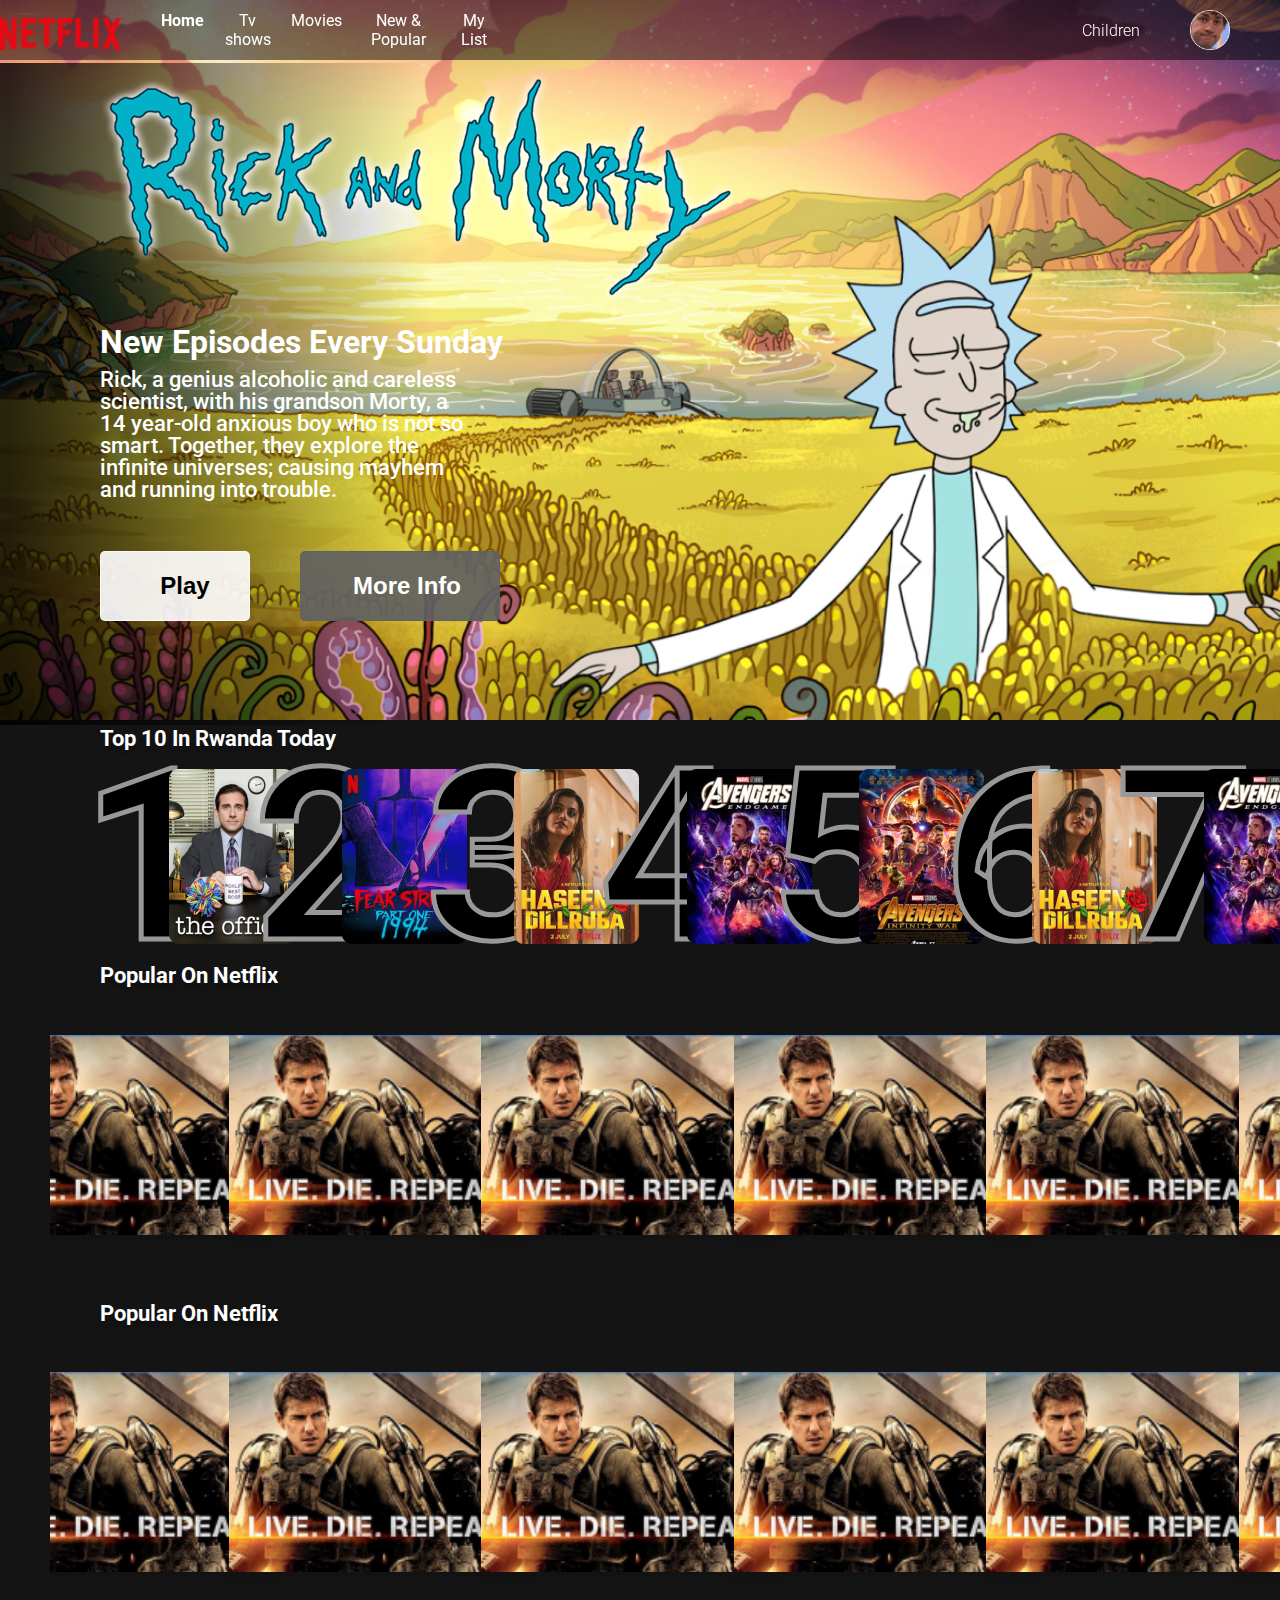
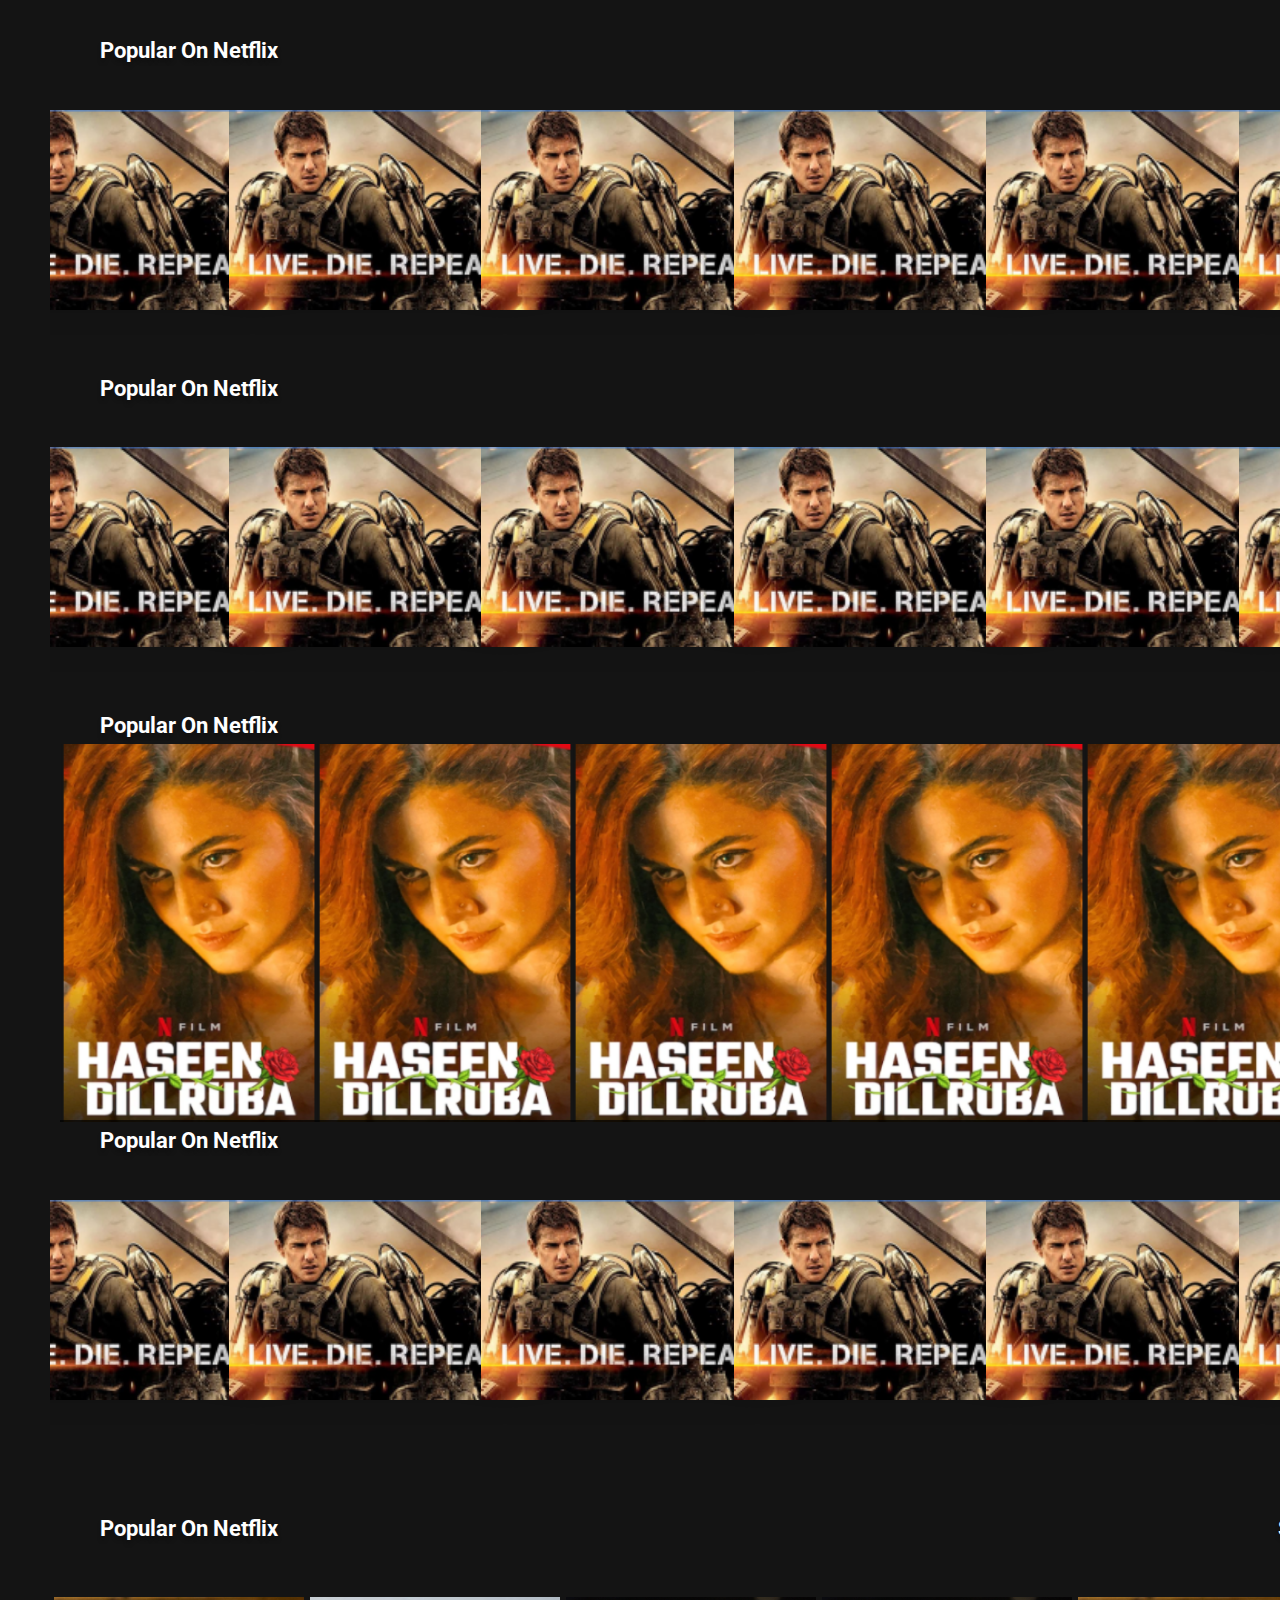
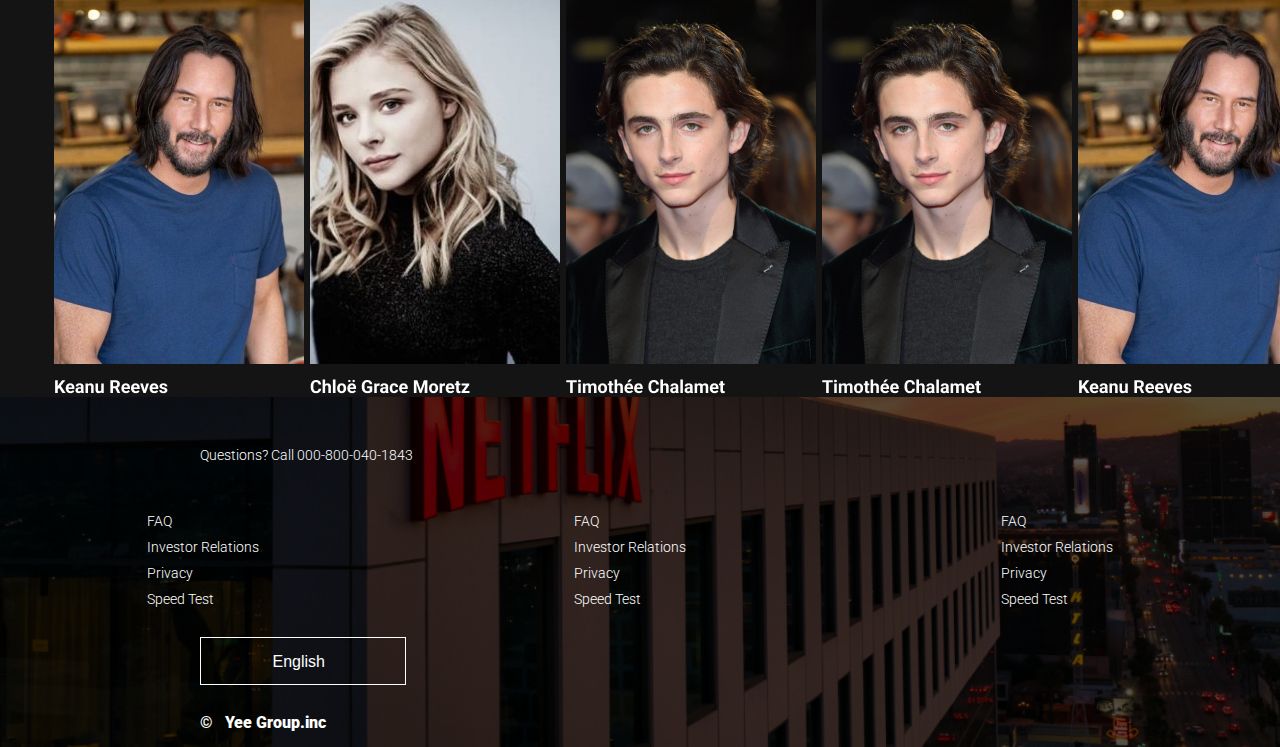
==== html/home.html @ 4d6efeb2 "Netflix V1" ====
<!DOCTYPE html>
<html lang="en">
<head>
    <meta charset="UTF-8">
    <meta http-equiv="X-UA-Compatible" content="IE=edge">
    <meta name="viewport" content="width=device-width, initial-scale=1.0">
    <link
    rel="stylesheet"
    href="https://cdn.jsdelivr.net/npm/swiper/swiper-bundle.min.css"
  />
    <link rel="stylesheet" href="https://cdnjs.cloudflare.com/ajax/libs/font-awesome/6.1.2/css/all.min.css" integrity="sha512-1sCRPdkRXhBV2PBLUdRb4tMg1w2YPf37qatUFeS7zlBy7jJI8Lf4VHwWfZZfpXtYSLy85pkm9GaYVYMfw5BC1A==" crossorigin="anonymous" referrerpolicy="no-referrer" />
    <link rel="preconnect" href="https://fonts.googleapis.com">
<link rel="preconnect" href="https://fonts.gstatic.com" crossorigin>
<link href="https://fonts.googleapis.com/css2?family=Montserrat:ital,wght@0,300;0,400;0,500;0,600;0,700;0,800;0,900;1,300;1,600&family=Raleway:ital,wght@0,300;0,400;0,500;0,600;0,700;0,800;1,800&family=Roboto:ital,wght@0,300;0,400;0,500;0,700;0,900;1,700;1,900&display=swap" rel="stylesheet">
<link rel="stylesheet" href="../css/home.css">
    <title>Document</title>
</head>
<body>
    <div class="container">
        <div class="home">
            <nav class="nav">
                <div class="left">
                    <img src="../images/logo.png" alt="logo">
                    <ul>
                        <li>Home</li>
                        <li>Tv shows</li>
                        <li>Movies</li>
                        <li>New & Popular</li>
                        <li>My List</li>
                    </ul>
                </div>
 
                <div class="right">
                    <i class="fa-solid fa-magnifying-glass "></i>
                    <h6>Children</h6>
                    <i class="fa-solid fa-bell"></i>
                    <img src="../images/profile.png" alt="" srcset="">
                    <i class="fa-solid fa-caret-down"></i>
    
    
                </div>
    
    
    
            </nav>
            <div class="con">
                <div class="image">
                    <img src="../images/ricky.png" alt="" srcset="">
                </div>
                <div class="par">
                    <h2>New Episodes Every Sunday</h2>
                    <p>Rick, a genius alcoholic and careless scientist, with his grandson Morty, a 14 year-old anxious boy who is not so smart. Together, they explore the infinite universes; causing mayhem and running into trouble.</p>
                </div>
                <div class="but">
                    <button class="but1"><span><i class="fa-solid fa-play fa-2x"></i> </span>  <span>Play</span></button>
                    <button class="but2"><span><i class="fa-solid fa-circle-info fa-2x"></i> </span>  <span>More Info</span></button>
                </div>
            </div>
    
        </div>
        <div class="content">
            <div class="slide1">
                <h3>Top 10 In Rwanda Today</h3>
                <div class="swiper mySwiper first-swiper">
                    <div class="swiper-wrapper">
                      <div class="card1  swiper-slide">
                        <div class="number">
                            <h1>1</h1>
                        </div>
                        <div class="img">
                            <img src="../images/movie1.png  " alt="" srcset="">

                        </div>

                      </div>
                      <div class=" card1  swiper-slide">
                        <div class="number">
                            <h1>2</h1>
                        </div>
                        <div class="img">
                            <img src="../images/Rectangle 37.png  " alt="" srcset="">

                        </div>

                      </div>
                      <div class=" card1  swiper-slide">
                        <div class="number">
                            <h1>3</h1>
                        </div>
                        <div class="img">
                            <img src="../images/Rectangle 38.png  " alt="" srcset="">

                        </div>

                      </div>
                      <div class=" card1  swiper-slide">
                        <div class="number">
                            <h1>4</h1>
                        </div>
                        <div class="img">
                            <img src="../images/Rectangle 39.png  " alt="" srcset="">

                        </div>

                      </div>
                      <div class=" card1  swiper-slide">
                        <div class="number">
                            <h1>5</h1>
                        </div>
                        <div class="img">
                            <img src="../images/Rectangle 65.png " alt="" srcset="">

                        </div>

                      </div>
                      <div class=" card1  swiper-slide">
                        <div class="number">
                            <h1>6</h1>
                        </div>
                        <div class="img">
                            <img src="../images/Rectangle 38.png " alt="" srcset="">

                        </div>

                      </div>
                      <div class=" card1  swiper-slide">
                        <div class="number">
                            <h1>7</h1>
                        </div>
                        <div class="img">
                            <img src="../images/Rectangle 39.png  " alt="" srcset="">

                        </div>

                      </div>
                      <div class=" card1  swiper-slide">
                        <div class="number">
                            <h1>8</h1>
                        </div>
                        <div class="img">
                            <img src="../images/movie1.png  " alt="" srcset="">

                        </div>

                      </div>
                      <div class=" card1  swiper-slide">
                        <div class="number">
                            <h1>9</h1>
                        </div>
                        <div class="img">
                            <img src="../images/movie1.png  " alt="" srcset="">

                        </div>

                      </div>
                    </div>
                    <div class="swiper-button-next"></div>
                    <div class="swiper-button-prev"></div>
                    <div class="swiper-pagination"></div>
                  </div>
            </div>
            <div class="slide1 bigger">
                <h3>Popular On Netflix</h3>
                <div class="swiper mySwiper">
                    <div class="swiper-wrapper">

                      <div class="card swiper-slide ">

                        <div class="slide2 slide3">
            
                            <div class="content">
            
                              <div class="img1">
                                <img src="../images/movie.png  " alt="" srcset="">
    
                            </div>
            
                            </div>
            
                        </div>
            
                        <div class="slide2 slide4">
            
                            <div class="content">
                              <i class="fa-solid fa-play fa-2x"></i>
                              <i class="fa-solid fa-plus fa-2x"></i>
                              
                              <i class="fa-solid fa-heart fa-2x"></i>
                              <i class="fa-solid fa-xmark fa-2x"></i>
            
                            </div>
            
                        </div>
            
                    </div>
                    <div class="card swiper-slide ">

                      <div class="slide2 slide3">
          
                          <div class="content">
          
                            <div class="img1">
                              <img src="../images/movie.png  " alt="" srcset="">
  
                          </div>
          
                          </div>
          
                      </div>
          
                      <div class="slide2 slide4">
          
                          <div class="content">
                            <i class="fa-solid fa-play fa-2x"></i>
                            <i class="fa-solid fa-plus fa-2x"></i>
                            
                            <i class="fa-solid fa-heart fa-2x"></i>
                            <i class="fa-solid fa-xmark fa-2x"></i>
          
                          </div>
          
                      </div>
          
                  </div>

                  <div class="card swiper-slide ">

                    <div class="slide2 slide3">
        
                        <div class="content">
        
                          <div class="img1">
                            <img src="../images/movie.png  " alt="" srcset="">

                        </div>
        
                        </div>
        
                    </div>
        
                    <div class="slide2 slide4">
        
                        <div class="content">
                          <i class="fa-solid fa-play fa-2x"></i>
                          <i class="fa-solid fa-plus fa-2x"></i>
                          
                          <i class="fa-solid fa-heart fa-2x"></i>
                          <i class="fa-solid fa-xmark fa-2x"></i>
        
                        </div>
        
                    </div>
        
                </div>
                <div class="card swiper-slide ">

                  <div class="slide2 slide3">
      
                      <div class="content">
      
                        <div class="img1">
                          <img src="../images/movie.png  " alt="" srcset="">

                      </div>
      
                      </div>
      
                  </div>
      
                  <div class="slide2 slide4">
      
                      <div class="content">
                        <i class="fa-solid fa-play fa-2x"></i>
                        <i class="fa-solid fa-plus fa-2x"></i>
                        
                        <i class="fa-solid fa-heart fa-2x"></i>
                        <i class="fa-solid fa-xmark fa-2x"></i>
      
                      </div>
      
                  </div>
      
              </div>
              <div class="card swiper-slide ">

                <div class="slide2 slide3">
    
                    <div class="content">
    
                      <div class="img1">
                        <img src="../images/movie.png  " alt="" srcset="">

                    </div>
    
                    </div>
    
                </div>
    
                <div class="slide2 slide4">
    
                    <div class="content">
                      <i class="fa-solid fa-play fa-2x"></i>
                      <i class="fa-solid fa-plus fa-2x"></i>
                      
                      <i class="fa-solid fa-heart fa-2x"></i>
                      <i class="fa-solid fa-xmark fa-2x"></i>
    
                    </div>
    
                </div>
    
            </div>
            <div class="card swiper-slide ">

              <div class="slide2 slide3">
  
                  <div class="content">
  
                    <div class="img1">
                      <img src="../images/movie.png  " alt="" srcset="">

                  </div>
  
                  </div>
  
              </div>
  
              <div class="slide2 slide4">
  
                  <div class="content">
                    <i class="fa-solid fa-play fa-2x"></i>
                    <i class="fa-solid fa-plus fa-2x"></i>
                    
                    <i class="fa-solid fa-heart fa-2x"></i>
                    <i class="fa-solid fa-xmark fa-2x"></i>
  
                  </div>
  
              </div>
  
          </div>
          <div class="card swiper-slide ">

            <div class="slide2 slide3">

                <div class="content">

                  <div class="img1">
                    <img src="../images/movie.png  " alt="" srcset="">

                </div>

                </div>

            </div>

            <div class="slide2 slide4">

                <div class="content">
                  <i class="fa-solid fa-play fa-2x"></i>
                  <i class="fa-solid fa-plus fa-2x"></i>
                  
                  <i class="fa-solid fa-heart fa-2x"></i>
                  <i class="fa-solid fa-xmark fa-2x"></i>

                </div>

            </div>

        </div>
        <div class="card swiper-slide ">

          <div class="slide2 slide3">

              <div class="content">

                <div class="img1">
                  <img src="../images/Rectangle 42.png " alt="" srcset="">

              </div>

              </div>

          </div>

          <div class="slide2 slide4">

            <div class="content">
              <i class="fa-solid fa-play fa-2x"></i>
              <i class="fa-solid fa-plus fa-2x"></i>
              
              <i class="fa-solid fa-heart fa-2x"></i>
              <i class="fa-solid fa-xmark fa-2x"></i>
              
              </div>

          </div>

      </div>                      <div class="card swiper-slide ">

        <div class="slide2 slide3">

            <div class="content">

              <div class="img1">
                <img src="../images/movie.png  " alt="" srcset="">

            </div>

            </div>

        </div>

        <div class="slide2 slide4">

            <div class="content">
              <i class="fa-solid fa-play fa-2x"></i>
              <i class="fa-solid fa-plus fa-2x"></i>
              
              <i class="fa-solid fa-heart fa-2x"></i>
              <i class="fa-solid fa-xmark fa-2x"></i>

            </div>

        </div>

    </div>
    <div class="card swiper-slide ">

      <div class="slide2 slide3">

          <div class="content">

            <div class="img1">
              <img src="../images/movie.png  " alt="" srcset="">

          </div>

          </div>

      </div>

      <div class="slide2 slide4">

          <div class="content">
            <i class="fa-solid fa-play fa-2x"></i>
            <i class="fa-solid fa-plus fa-2x"></i>
            
            <i class="fa-solid fa-heart fa-2x"></i>
            <i class="fa-solid fa-xmark fa-2x"></i>

          </div>

      </div>

  </div>
                    </div>
                    <div class="swiper-button-next"></div>
                    <div class="swiper-button-prev"></div>
                    <div class="swiper-pagination"></d iv>
                  </div>
            </div>
        </div>
        <div class="slide1 bigger">
          <h3>Popular On Netflix</h3>
          <div class="swiper mySwiper">
              <div class="swiper-wrapper">

                <div class="card swiper-slide ">

                  <div class="slide2 slide3">
      
                      <div class="content">
      
                        <div class="img1">
                          <img src="../images/movie.png  " alt="" srcset="">

                      </div>
      
                      </div>
      
                  </div>
      
                  <div class="slide2 slide4">
      
                      <div class="content">
                        <i class="fa-solid fa-play fa-2x"></i>
                        <i class="fa-solid fa-plus fa-2x"></i>
                        
                        <i class="fa-solid fa-heart fa-2x"></i>
                        <i class="fa-solid fa-xmark fa-2x"></i>
      
                      </div>
      
                  </div>
      
              </div>
              <div class="card swiper-slide ">

                <div class="slide2 slide3">
    
                    <div class="content">
    
                      <div class="img1">
                        <img src="../images/movie.png  " alt="" srcset="">

                    </div>
    
                    </div>
    
                </div>
    
                <div class="slide2 slide4">
    
                    <div class="content">
                      <i class="fa-solid fa-play fa-2x"></i>
                      <i class="fa-solid fa-plus fa-2x"></i>
                      
                      <i class="fa-solid fa-heart fa-2x"></i>
                      <i class="fa-solid fa-xmark fa-2x"></i>
    
                    </div>
    
                </div>
    
            </div>

            <div class="card swiper-slide ">

              <div class="slide2 slide3">
  
                  <div class="content">
  
                    <div class="img1">
                      <img src="../images/movie.png  " alt="" srcset="">

                  </div>
  
                  </div>
  
              </div>
  
              <div class="slide2 slide4">
  
                  <div class="content">
                    <i class="fa-solid fa-play fa-2x"></i>
                    <i class="fa-solid fa-plus fa-2x"></i>
                    
                    <i class="fa-solid fa-heart fa-2x"></i>
                    <i class="fa-solid fa-xmark fa-2x"></i>
  
                  </div>
  
              </div>
  
          </div>
          <div class="card swiper-slide ">

            <div class="slide2 slide3">

                <div class="content">

                  <div class="img1">
                    <img src="../images/movie.png  " alt="" srcset="">

                </div>

                </div>

            </div>

            <div class="slide2 slide4">

                <div class="content">
                  <i class="fa-solid fa-play fa-2x"></i>
                  <i class="fa-solid fa-plus fa-2x"></i>
                  
                  <i class="fa-solid fa-heart fa-2x"></i>
                  <i class="fa-solid fa-xmark fa-2x"></i>

                </div>

            </div>

        </div>
        <div class="card swiper-slide ">

          <div class="slide2 slide3">

              <div class="content">

                <div class="img1">
                  <img src="../images/movie.png  " alt="" srcset="">

              </div>

              </div>

          </div>

          <div class="slide2 slide4">

              <div class="content">
                <i class="fa-solid fa-play fa-2x"></i>
                <i class="fa-solid fa-plus fa-2x"></i>
                
                <i class="fa-solid fa-heart fa-2x"></i>
                <i class="fa-solid fa-xmark fa-2x"></i>

              </div>

          </div>

      </div>
      <div class="card swiper-slide ">

        <div class="slide2 slide3">

            <div class="content">

              <div class="img1">
                <img src="../images/movie.png  " alt="" srcset="">

            </div>

            </div>

        </div>

        <div class="slide2 slide4">

            <div class="content">
              <i class="fa-solid fa-play fa-2x"></i>
              <i class="fa-solid fa-plus fa-2x"></i>
              
              <i class="fa-solid fa-heart fa-2x"></i>
              <i class="fa-solid fa-xmark fa-2x"></i>

            </div>

        </div>

    </div>
    <div class="card swiper-slide ">

      <div class="slide2 slide3">

          <div class="content">

            <div class="img1">
              <img src="../images/movie.png  " alt="" srcset="">

          </div>

          </div>

      </div>

      <div class="slide2 slide4">

          <div class="content">
            <i class="fa-solid fa-play fa-2x"></i>
            <i class="fa-solid fa-plus fa-2x"></i>
            
            <i class="fa-solid fa-heart fa-2x"></i>
            <i class="fa-solid fa-xmark fa-2x"></i>

          </div>

      </div>

  </div>
  <div class="card swiper-slide ">

    <div class="slide2 slide3">

        <div class="content">

          <div class="img1">
            <img src="../images/Rectangle 42.png " alt="" srcset="">

        </div>

        </div>

    </div>

    <div class="slide2 slide4">

      <div class="content">
        <i class="fa-solid fa-play fa-2x"></i>
        <i class="fa-solid fa-plus fa-2x"></i>
        
        <i class="fa-solid fa-heart fa-2x"></i>
        <i class="fa-solid fa-xmark fa-2x"></i>
        
        </div>

    </div>

</div>                      <div class="card swiper-slide ">

  <div class="slide2 slide3">

      <div class="content">

        <div class="img1">
          <img src="../images/movie.png  " alt="" srcset="">

      </div>

      </div>

  </div>

  <div class="slide2 slide4">

      <div class="content">
        <i class="fa-solid fa-play fa-2x"></i>
        <i class="fa-solid fa-plus fa-2x"></i>
        
        <i class="fa-solid fa-heart fa-2x"></i>
        <i class="fa-solid fa-xmark fa-2x"></i>

      </div>

  </div>

</div>
<div class="card swiper-slide ">

<div class="slide2 slide3">

    <div class="content">

      <div class="img1">
        <img src="../images/movie.png  " alt="" srcset="">

    </div>

    </div>

</div>

<div class="slide2 slide4">

    <div class="content">
      <i class="fa-solid fa-play fa-2x"></i>
      <i class="fa-solid fa-plus fa-2x"></i>
      
      <i class="fa-solid fa-heart fa-2x"></i>
      <i class="fa-solid fa-xmark fa-2x"></i>

    </div>

</div>

</div>
              </div>
              <div class="swiper-button-next"></div>
              <div class="swiper-button-prev"></div>
              <div class="swiper-pagination"></d iv>
            </div>
      </div>
  </div>
  <div class="slide1 bigger">
    <h3>Popular On Netflix</h3>
    <div class="swiper mySwiper">
        <div class="swiper-wrapper">

          <div class="card swiper-slide ">

            <div class="slide2 slide3">

                <div class="content">

                  <div class="img1">
                    <img src="../images/movie.png  " alt="" srcset="">

                </div>

                </div>

            </div>

            <div class="slide2 slide4">

                <div class="content">
                  <i class="fa-solid fa-play fa-2x"></i>
                  <i class="fa-solid fa-plus fa-2x"></i>
                  
                  <i class="fa-solid fa-heart fa-2x"></i>
                  <i class="fa-solid fa-xmark fa-2x"></i>

                </div>

            </div>

        </div>
        <div class="card swiper-slide ">

          <div class="slide2 slide3">

              <div class="content">

                <div class="img1">
                  <img src="../images/movie.png  " alt="" srcset="">

              </div>

              </div>

          </div>

          <div class="slide2 slide4">

              <div class="content">
                <i class="fa-solid fa-play fa-2x"></i>
                <i class="fa-solid fa-plus fa-2x"></i>
                
                <i class="fa-solid fa-heart fa-2x"></i>
                <i class="fa-solid fa-xmark fa-2x"></i>

              </div>

          </div>

      </div>

      <div class="card swiper-slide ">

        <div class="slide2 slide3">

            <div class="content">

              <div class="img1">
                <img src="../images/movie.png  " alt="" srcset="">

            </div>

            </div>

        </div>

        <div class="slide2 slide4">

            <div class="content">
              <i class="fa-solid fa-play fa-2x"></i>
              <i class="fa-solid fa-plus fa-2x"></i>
              
              <i class="fa-solid fa-heart fa-2x"></i>
              <i class="fa-solid fa-xmark fa-2x"></i>

            </div>

        </div>

    </div>
    <div class="card swiper-slide ">

      <div class="slide2 slide3">

          <div class="content">

            <div class="img1">
              <img src="../images/movie.png  " alt="" srcset="">

          </div>

          </div>

      </div>

      <div class="slide2 slide4">

          <div class="content">
            <i class="fa-solid fa-play fa-2x"></i>
            <i class="fa-solid fa-plus fa-2x"></i>
            
            <i class="fa-solid fa-heart fa-2x"></i>
            <i class="fa-solid fa-xmark fa-2x"></i>

          </div>

      </div>

  </div>
  <div class="card swiper-slide ">

    <div class="slide2 slide3">

        <div class="content">

          <div class="img1">
            <img src="../images/movie.png  " alt="" srcset="">

        </div>

        </div>

    </div>

    <div class="slide2 slide4">

        <div class="content">
          <i class="fa-solid fa-play fa-2x"></i>
          <i class="fa-solid fa-plus fa-2x"></i>
          
          <i class="fa-solid fa-heart fa-2x"></i>
          <i class="fa-solid fa-xmark fa-2x"></i>

        </div>

    </div>

</div>
<div class="card swiper-slide ">

  <div class="slide2 slide3">

      <div class="content">

        <div class="img1">
          <img src="../images/movie.png  " alt="" srcset="">

      </div>

      </div>

  </div>

  <div class="slide2 slide4">

      <div class="content">
        <i class="fa-solid fa-play fa-2x"></i>
        <i class="fa-solid fa-plus fa-2x"></i>
        
        <i class="fa-solid fa-heart fa-2x"></i>
        <i class="fa-solid fa-xmark fa-2x"></i>

      </div>

  </div>

</div>
<div class="card swiper-slide ">

<div class="slide2 slide3">

    <div class="content">

      <div class="img1">
        <img src="../images/movie.png  " alt="" srcset="">

    </div>

    </div>

</div>

<div class="slide2 slide4">

    <div class="content">
      <i class="fa-solid fa-play fa-2x"></i>
      <i class="fa-solid fa-plus fa-2x"></i>
      
      <i class="fa-solid fa-heart fa-2x"></i>
      <i class="fa-solid fa-xmark fa-2x"></i>

    </div>

</div>

</div>
<div class="card swiper-slide ">

<div class="slide2 slide3">

  <div class="content">

    <div class="img1">
      <img src="../images/Rectangle 42.png " alt="" srcset="">

  </div>

  </div>

</div>

<div class="slide2 slide4">

  <div class="content">
    <i class="fa-solid fa-play fa-2x"></i>
    <i class="fa-solid fa-plus fa-2x"></i>
    
    <i class="fa-solid fa-heart fa-2x"></i>
    <i class="fa-solid fa-xmark fa-2x"></i>
    
    </div>

</div>

</div>                      <div class="card swiper-slide ">

<div class="slide2 slide3">

<div class="content">

  <div class="img1">
    <img src="../images/movie.png  " alt="" srcset="">

</div>

</div>

</div>

<div class="slide2 slide4">

<div class="content">
  <i class="fa-solid fa-play fa-2x"></i>
  <i class="fa-solid fa-plus fa-2x"></i>
  
  <i class="fa-solid fa-heart fa-2x"></i>
  <i class="fa-solid fa-xmark fa-2x"></i>

</div>

</div>

</div>
<div class="card swiper-slide ">

<div class="slide2 slide3">

<div class="content">

<div class="img1">
  <img src="../images/movie.png  " alt="" srcset="">

</div>

</div>

</div>

<div class="slide2 slide4">

<div class="content">
<i class="fa-solid fa-play fa-2x"></i>
<i class="fa-solid fa-plus fa-2x"></i>

<i class="fa-solid fa-heart fa-2x"></i>
<i class="fa-solid fa-xmark fa-2x"></i>

</div>

</div>

</div>
        </div>
        <div class="swiper-button-next"></div>
        <div class="swiper-button-prev"></div>
        <div class="swiper-pagination"></d iv>
      </div>
</div>
</div>
<div class="slide1 bigger">
  <h3>Popular On Netflix</h3>
  <div class="swiper mySwiper">
      <div class="swiper-wrapper">

        <div class="card swiper-slide ">

          <div class="slide2 slide3">

              <div class="content">

                <div class="img1">
                  <img src="../images/movie.png  " alt="" srcset="">

              </div>

              </div>

          </div>

          <div class="slide2 slide4">

              <div class="content">
                <i class="fa-solid fa-play fa-2x"></i>
                <i class="fa-solid fa-plus fa-2x"></i>
                
                <i class="fa-solid fa-heart fa-2x"></i>
                <i class="fa-solid fa-xmark fa-2x"></i>

              </div>

          </div>

      </div>
      <div class="card swiper-slide ">

        <div class="slide2 slide3">

            <div class="content">

              <div class="img1">
                <img src="../images/movie.png  " alt="" srcset="">

            </div>

            </div>

        </div>

        <div class="slide2 slide4">

            <div class="content">
              <i class="fa-solid fa-play fa-2x"></i>
              <i class="fa-solid fa-plus fa-2x"></i>
              
              <i class="fa-solid fa-heart fa-2x"></i>
              <i class="fa-solid fa-xmark fa-2x"></i>

            </div>

        </div>

    </div>

    <div class="card swiper-slide ">

      <div class="slide2 slide3">

          <div class="content">

            <div class="img1">
              <img src="../images/movie.png  " alt="" srcset="">

          </div>

          </div>

      </div>

      <div class="slide2 slide4">

          <div class="content">
            <i class="fa-solid fa-play fa-2x"></i>
            <i class="fa-solid fa-plus fa-2x"></i>
            
            <i class="fa-solid fa-heart fa-2x"></i>
            <i class="fa-solid fa-xmark fa-2x"></i>

          </div>

      </div>

  </div>
  <div class="card swiper-slide ">

    <div class="slide2 slide3">

        <div class="content">

          <div class="img1">
            <img src="../images/movie.png  " alt="" srcset="">

        </div>

        </div>

    </div>

    <div class="slide2 slide4">

        <div class="content">
          <i class="fa-solid fa-play fa-2x"></i>
          <i class="fa-solid fa-plus fa-2x"></i>
          
          <i class="fa-solid fa-heart fa-2x"></i>
          <i class="fa-solid fa-xmark fa-2x"></i>

        </div>

    </div>

</div>
<div class="card swiper-slide ">

  <div class="slide2 slide3">

      <div class="content">

        <div class="img1">
          <img src="../images/movie.png  " alt="" srcset="">

      </div>

      </div>

  </div>

  <div class="slide2 slide4">

      <div class="content">
        <i class="fa-solid fa-play fa-2x"></i>
        <i class="fa-solid fa-plus fa-2x"></i>
        
        <i class="fa-solid fa-heart fa-2x"></i>
        <i class="fa-solid fa-xmark fa-2x"></i>

      </div>

  </div>

</div>
<div class="card swiper-slide ">

<div class="slide2 slide3">

    <div class="content">

      <div class="img1">
        <img src="../images/movie.png  " alt="" srcset="">

    </div>

    </div>

</div>

<div class="slide2 slide4">

    <div class="content">
      <i class="fa-solid fa-play fa-2x"></i>
      <i class="fa-solid fa-plus fa-2x"></i>
      
      <i class="fa-solid fa-heart fa-2x"></i>
      <i class="fa-solid fa-xmark fa-2x"></i>

    </div>

</div>

</div>
<div class="card swiper-slide ">

<div class="slide2 slide3">

  <div class="content">

    <div class="img1">
      <img src="../images/movie.png  " alt="" srcset="">

  </div>

  </div>

</div>

<div class="slide2 slide4">

  <div class="content">
    <i class="fa-solid fa-play fa-2x"></i>
    <i class="fa-solid fa-plus fa-2x"></i>
    
    <i class="fa-solid fa-heart fa-2x"></i>
    <i class="fa-solid fa-xmark fa-2x"></i>

  </div>

</div>

</div>
<div class="card swiper-slide ">

<div class="slide2 slide3">

<div class="content">

  <div class="img1">
    <img src="../images/Rectangle 42.png " alt="" srcset="">

</div>

</div>

</div>

<div class="slide2 slide4">

  <div class="content">
    <i class="fa-solid fa-play fa-2x"></i>
    <i class="fa-solid fa-plus fa-2x"></i>
    
    <i class="fa-solid fa-heart fa-2x"></i>
    <i class="fa-solid fa-xmark fa-2x"></i>
    
    </div>

</div>

</div>                      <div class="card swiper-slide ">

<div class="slide2 slide3">

<div class="content">

<div class="img1">
  <img src="../images/movie.png  " alt="" srcset="">

</div>

</div>

</div>

<div class="slide2 slide4">

<div class="content">
<i class="fa-solid fa-play fa-2x"></i>
<i class="fa-solid fa-plus fa-2x"></i>

<i class="fa-solid fa-heart fa-2x"></i>
<i class="fa-solid fa-xmark fa-2x"></i>

</div>

</div>

</div>
<div class="card swiper-slide ">

<div class="slide2 slide3">

<div class="content">

<div class="img1">
<img src="../images/movie.png  " alt="" srcset="">

</div>

</div>

</div>

<div class="slide2 slide4">

<div class="content">
<i class="fa-solid fa-play fa-2x"></i>
<i class="fa-solid fa-plus fa-2x"></i>

<i class="fa-solid fa-heart fa-2x"></i>
<i class="fa-solid fa-xmark fa-2x"></i>

</div>

</div>

</div>
      </div>
      <div class="swiper-button-next"></div>
      <div class="swiper-button-prev"></div>
      <div class="swiper-pagination"></d iv>
    </div>
</div>
</div>
<div class="slide1">
  <h3>Popular On Netflix</h3>
  <div class="swiper mySwiper big-swiper">
      <div class="swiper-wrapper">
        <div class="cards2  swiper-slide big-slide">
          <div class="layer">
            <h2>Watch Now</h2>
            <i class="fa-solid fa-play fa-2x"></i>
            
          </div>

          <div class="img2">
              <img src="../images/bigmovie.png  " alt="" srcset="">

          </div>

        </div>
        <div class="cards2  swiper-slide big-slide">
          <div class="layer">
            <h2>Watch Now</h2>
            <i class="fa-solid fa-play fa-2x"></i>
            
          </div>

          <div class="img2">
              <img src="../images/bigmovie.png  " alt="" srcset="">

          </div>

        </div>
        <div class="cards2  swiper-slide big-slide">
          <div class="layer">
            <h2>Watch Now</h2>
            <i class="fa-solid fa-play fa-2x"></i>
            
          </div>

          <div class="img2">
              <img src="../images/bigmovie.png  " alt="" srcset="">

          </div>

        </div>
        <div class="cards2  swiper-slide big-slide">
          <div class="layer">
            <h2>Watch Now</h2>
            <i class="fa-solid fa-play fa-2x"></i>
            
          </div>

          <div class="img2">
              <img src="../images/bigmovie.png  " alt="" srcset="">

          </div>

        </div>
        <div class="cards2  swiper-slide big-slide">
          <div class="layer">
            <h2>Watch Now</h2>
            <i class="fa-solid fa-play fa-2x"></i>
            
          </div>

          <div class="img2">
              <img src="../images/bigmovie.png  " alt="" srcset="">

          </div>

        </div>
        <div class="cards2  swiper-slide big-slide">
          <div class="layer">
            <h2>Watch Now</h2>
            <i class="fa-solid fa-play fa-2x"></i>
            
          </div>

          <div class="img2">
              <img src="../images/bigmovie.png  " alt="" srcset="">

          </div>

        </div>
        <div class="cards2  swiper-slide big-slide">
          <div class="layer">
            <h2>Watch Now</h2>
            <i class="fa-solid fa-play fa-2x"></i>
            
          </div>

          <div class="img2">
              <img src="../images/bigmovie.png  " alt="" srcset="">

          </div>

        </div>
        <div class="cards2  swiper-slide big-slide">
          <div class="layer">
            <h2>Watch Now</h2>
            <i class="fa-solid fa-play fa-2x"></i>
            
          </div>

          <div class="img2">
              <img src="../images/bigmovie.png  " alt="" srcset="">

          </div>

        </div>
        <div class="cards2  swiper-slide big-slide">
          <div class="layer">
            <h2>Watch Now</h2>
            <i class="fa-solid fa-play fa-2x"></i>
            
          </div>

          <div class="img2">
              <img src="../images/bigmovie.png  " alt="" srcset="">

          </div>

        </div>
      </div>
      <div class="swiper-button-next"></div>
      <div class="swiper-button-prev"></div>
      <div class="swiper-pagination"></iv>
    </div>
</div>
</div>
<div class="slide1 bigger">
  <h3>Popular On Netflix</h3>
  <div class="swiper mySwiper">
      <div class="swiper-wrapper">

        <div class="card swiper-slide ">

          <div class="slide2 slide3">

              <div class="content">

                <div class="img1">
                  <img src="../images/movie.png  " alt="" srcset="">

              </div>

              </div>

          </div>

          <div class="slide2 slide4">

              <div class="content">
                <i class="fa-solid fa-play fa-2x"></i>
                <i class="fa-solid fa-plus fa-2x"></i>
                
                <i class="fa-solid fa-heart fa-2x"></i>
                <i class="fa-solid fa-xmark fa-2x"></i>

              </div>

          </div>

      </div>
      <div class="card swiper-slide ">

        <div class="slide2 slide3">

            <div class="content">

              <div class="img1">
                <img src="../images/movie.png  " alt="" srcset="">

            </div>

            </div>

        </div>

        <div class="slide2 slide4">

            <div class="content">
              <i class="fa-solid fa-play fa-2x"></i>
              <i class="fa-solid fa-plus fa-2x"></i>
              
              <i class="fa-solid fa-heart fa-2x"></i>
              <i class="fa-solid fa-xmark fa-2x"></i>

            </div>

        </div>

    </div>

    <div class="card swiper-slide ">

      <div class="slide2 slide3">

          <div class="content">

            <div class="img1">
              <img src="../images/movie.png  " alt="" srcset="">

          </div>

          </div>

      </div>

      <div class="slide2 slide4">

          <div class="content">
            <i class="fa-solid fa-play fa-2x"></i>
            <i class="fa-solid fa-plus fa-2x"></i>
            
            <i class="fa-solid fa-heart fa-2x"></i>
            <i class="fa-solid fa-xmark fa-2x"></i>

          </div>

      </div>

  </div>
  <div class="card swiper-slide ">

    <div class="slide2 slide3">

        <div class="content">

          <div class="img1">
            <img src="../images/movie.png  " alt="" srcset="">

        </div>

        </div>

    </div>

    <div class="slide2 slide4">

        <div class="content">
          <i class="fa-solid fa-play fa-2x"></i>
          <i class="fa-solid fa-plus fa-2x"></i>
          
          <i class="fa-solid fa-heart fa-2x"></i>
          <i class="fa-solid fa-xmark fa-2x"></i>

        </div>

    </div>

</div>
<div class="card swiper-slide ">

  <div class="slide2 slide3">

      <div class="content">

        <div class="img1">
          <img src="../images/movie.png  " alt="" srcset="">

      </div>

      </div>

  </div>

  <div class="slide2 slide4">

      <div class="content">
        <i class="fa-solid fa-play fa-2x"></i>
        <i class="fa-solid fa-plus fa-2x"></i>
        
        <i class="fa-solid fa-heart fa-2x"></i>
        <i class="fa-solid fa-xmark fa-2x"></i>

      </div>

  </div>

</div>
<div class="card swiper-slide ">

<div class="slide2 slide3">

    <div class="content">

      <div class="img1">
        <img src="../images/movie.png  " alt="" srcset="">

    </div>

    </div>

</div>

<div class="slide2 slide4">

    <div class="content">
      <i class="fa-solid fa-play fa-2x"></i>
      <i class="fa-solid fa-plus fa-2x"></i>
      
      <i class="fa-solid fa-heart fa-2x"></i>
      <i class="fa-solid fa-xmark fa-2x"></i>

    </div>

</div>

</div>
<div class="card swiper-slide ">

<div class="slide2 slide3">

  <div class="content">

    <div class="img1">
      <img src="../images/movie.png  " alt="" srcset="">

  </div>

  </div>

</div>

<div class="slide2 slide4">

  <div class="content">
    <i class="fa-solid fa-play fa-2x"></i>
    <i class="fa-solid fa-plus fa-2x"></i>
    
    <i class="fa-solid fa-heart fa-2x"></i>
    <i class="fa-solid fa-xmark fa-2x"></i>

  </div>

</div>

</div>
<div class="card swiper-slide ">

<div class="slide2 slide3">

<div class="content">

  <div class="img1">
    <img src="../images/Rectangle 42.png " alt="" srcset="">

</div>

</div>

</div>

<div class="slide2 slide4">

<div class="content">
<i class="fa-solid fa-play fa-2x"></i>
<i class="fa-solid fa-plus fa-2x"></i>

<i class="fa-solid fa-heart fa-2x"></i>
<i class="fa-solid fa-xmark fa-2x"></i>

</div>

</div>

</div>                      <div class="card swiper-slide ">

<div class="slide2 slide3">

<div class="content">

<div class="img1">
  <img src="../images/movie.png  " alt="" srcset="">

</div>

</div>

</div>

<div class="slide2 slide4">

<div class="content">
<i class="fa-solid fa-play fa-2x"></i>
<i class="fa-solid fa-plus fa-2x"></i>

<i class="fa-solid fa-heart fa-2x"></i>
<i class="fa-solid fa-xmark fa-2x"></i>

</div>

</div>

</div>
<div class="card swiper-slide ">

<div class="slide2 slide3">

<div class="content">

<div class="img1">
<img src="../images/movie.png  " alt="" srcset="">

</div>

</div>

</div>

<div class="slide2 slide4">

<div class="content">
<i class="fa-solid fa-play fa-2x"></i>
<i class="fa-solid fa-plus fa-2x"></i>

<i class="fa-solid fa-heart fa-2x"></i>
<i class="fa-solid fa-xmark fa-2x"></i>

</div>

</div>

</div>
      </div>
      <div class="swiper-button-next"></div>
      <div class="swiper-button-prev"></div>
      <div class="swiper-pagination"></d iv>
    </div>
</div>
</div>
<div class="slide1 cast">
  <h3>Popular On Netflix</h3>
  <h3 id="more">See more &nbsp; <i class="fa-solid fa-angle-right"></i></h3>
  <div class="swiper mySwiper cast-swiper">
      <div class="swiper-wrapper">
        <div class="card1  swiper-slide cast-slide">

          <div class="img3">
              <img src="../images/cast.png  " alt="" srcset="">

          </div>

        </div>
        <div class="card1  swiper-slide cast-slide">

          <div class="img3">
              <img src="../images/Cast Card (1).png  " alt="" srcset="">

          </div>

        </div>
        <div class="card1  swiper-slide cast-slide">

          <div class="img3">
              <img src="../images/Cast Card (2).png " alt="" srcset="">

          </div>

        </div>
        <div class="card1  swiper-slide cast-slide">

          <div class="img3">
              <img src="../images/Cast Card (2).png " alt="" srcset="">

          </div>

        </div>
        <div class="card1  swiper-slide cast-slide">

          <div class="img3">
              <img src="../images/cast.png  " alt="" srcset="">

          </div>

        </div>
        <div class="card1  swiper-slide cast-slide">

          <div class="img3">
              <img src="../images/Cast Card (1).png  " alt="" srcset="">

          </div>

        </div>
        <div class="card1  swiper-slide cast-slide">

          <div class="img3">
              <img src="../images/Cast Card (2).png  " alt="" srcset="">

          </div>

        </div>
        <div class="card1  swiper-slide cast-slide">

          <div class="img3">
              <img src="../images/Cast Card.png " alt="" srcset="">

          </div>

        </div>
        <div class="card1  swiper-slide cast-slide">

          <div class="img3">
              <img src="../images/cast.png  " alt="" srcset="">

          </div>

        </div>
      </div>
      <div class="swiper-button-next"></div>
      <div class="swiper-button-prev"></div>
      <div class="swiper-pagination"></iv>
    </div>
</div>
</div>  

    </div>

    <footer class="footer">
      <p>Questions? Call 000-800-040-1843</p>
      <div class="list">
        <ul>
          <li>FAQ</li>
          <li>Investor Relations</li>
          <li> Privacy</li>
          <li>Speed Test</li>
        </ul>
        <ul>
          <li>FAQ</li>
          <li>Investor Relations</li>
          <li> Privacy</li>
          <li>Speed Test</li>
        </ul>
        <ul>
          <li>FAQ</li>
          <li>Investor Relations</li>
          <li> Privacy</li>
          <li>Speed Test</li>
        </ul>


      </div>
      <button class="but-footer"><i class="fa-solid fa-globe fa-2x"></i> &nbsp; English &nbsp; &nbsp;<i class="fa-solid fa-sort-down fa-2x move"></i> </button>

    <h1> &copy; &nbsp; Yee Group.inc</h1>
    </footer>
    </div>
</body>
<script src="https://cdn.jsdelivr.net/npm/swiper/swiper-bundle.min.js"></script>
<script src="../js/home.js"></script>
</html>
---- css/home.css ----
* {
    padding: 0;
    margin: 0;
    box-sizing: border-box;
}

body {
    font-family: 'Roboto', sans-serif;
    width: 100vw;
    height: 100vh;
    background-color: #141414;
    overflow-x: hidden;

}

.swiper,
.swiper-wrapper,
.card {
    background: transparent;
}

.container {
    width: 100%;
    height: 100%;
    /* background-color: black; */


}

.home {
    width: 100%;
    height: 80%;
    background-image: url('../images/home.jpg');
    background-size: cover;
    position: relative;

}

.nav {
    width: 100%;
    display: flex;
    justify-content: space-between;
    background: rgba(0, 0, 0, 0.503);
    position: fixed;
    z-index: 2;

}

.nav1 {
    background-color: rgba(0, 0, 0, 0.912);
}

.nav .left {
    display: flex;
    justify-content: center;
    align-items: center;
    width: 40%;


}

.left ul {
    display: flex;
    margin-left: 40px;
    font-size: 16px;
    line-height: 19px;
    text-align: center;
    color: white;


}

.left ul li:first-child {
    font-weight: 700;
}

li {
    list-style: none;
    margin-right: 20px;
}

.left img {
    width: 121px;
    height: 39px;
}

.nav .right {
    display: flex;
    justify-content: flex-end;
    align-items: center;
    width: 60%;
    font-size: 16px;
    line-height: 19px;
    text-align: center;
    color: white;

}

.right i {
    margin: 20px;
}

.right h6 {
    font-size: 16px;
    line-height: 19px;
    text-align: center;
    font-weight: 300;

}

.right img {
    width: 40px;
    height: 40px;
    margin: 10px;
}

.con {
    width: 40%;
    display: flex;
    flex-direction: column;
    background: linear-gradient(90deg, #000000d0 1.74%, rgba(196, 196, 196, 0) 83.87%);
    height: 92%;
    position: relative;
    top: 8.7%;
}

.con .image {
    margin-left: 100px;
}

.con .par {
    margin-left: 100px;
    color: white;
}

.par h2 {
    font-weight: 700;
    font-size: 32px;
    line-height: 54px;
}

.par p {
    font-weight: 500;
    font-size: 22px;
    line-height: 22px;
    width: 90%;
}

.but {
    margin-left: 100px;
    margin-top: 50px;
    display: flex;
}

.but .but1 {
    background: #ffffffe7;
    border-radius: 5px;
    width: 150px;
    height: 70px;
    font-weight: 700;
    font-size: 24px;
    border: 1px solid rgba(255, 255, 255, 0.653);
    display: flex;
    justify-content: center;
    align-items: center;


}

.but1 span {
    margin-left: 10px;

}

.but1:hover {
    background-color: rgba(255, 255, 255, 0.666);
}

.but .but2:hover {
    background: #616161b0;
}

.but .but2 {
    width: 200px;
    height: 70px;
    background: #616161ed;
    border-radius: 5px;
    font-weight: 700;
    font-size: 24px;
    line-height: 100%;
    color: white;
    margin-left: 50px;
    border: 1px solid #616161;
    display: flex;
    justify-content: center;
    align-items: center;
}

.but2 span {
    margin-left: 7px;

}

.swiper {
    width: 100%;
    height: 100%;
    margin-left: 50px;
}

.swiper-slide {
    text-align: center;
    font-size: 18px;
    background: #fff;
    width: 80%;

    /* Center slide text vertically */
    display: -webkit-box;
    display: -ms-flexbox;
    display: -webkit-flex;
    display: flex;
    -webkit-box-pack: center;
    -ms-flex-pack: center;
    -webkit-justify-content: center;
    justify-content: center;
    -webkit-box-align: center;
    -ms-flex-align: center;
    -webkit-align-items: center;
    align-items: center;
}

/* .first-swiper .swiper-pagination {
    position: ;
    left: 100%;
} */

.card1 .img img {
    display: block;
    /* width: 130%; */
    height: 100%;
    object-fit: cover;
}

.card1 .img1 img {
    display: block;
    /* width: 100%; */
    height: 100%;
    object-fit: cover;


}


.cast {
    margin-top: 50px;
}

.cast-swiper {
    height: 400px;
    margin-top: 50px;
    position: relative;

    /* background-color: brown; */
}

.cast h3 {
    display: inline-block;
}

h3 i {
    color: red;
}

.card1 .img {
    width: 100%;
    /* height: 100%; */
    /* object-fit: cover; */
}

#more {
    position: relative;
    left: 70%;
}

.cast-swiper .swiper-slide {
    width: 100%;
    height: 100%;
    /* background-color: #fff; */
}

/* .big-swiper .big-slide {
    width: 270px;
    height: 100%;
} */

.big-slide .img2 {

    width: 100%;
    height: 100%;
    /* background-color: aqua; */

}


.big-slide .img2 img {
    display: block;
    width: 100%;
    height: 100%;
    object-fit: fill;


}

.number h1 {
    color: black;
    font-weight: 700;
    font-size: 240px;
    line-height: 180.69%;
    -webkit-text-stroke: 5px #989898;
}

.first-swiper .swiper-wrapper {
    position: relative;
    left: 100px;
}

.img {
    transform: translate(-50px, -1px);
}

.card1 {
    margin: 0px;
    /* background-color: #616161; */
    /* border: 1px solid black; */
    height: 200px;
    width: 500px;
    background: transparent;
}

.swiper-pagination-bullet {
    width: 10px;
    height: 3px;
    border-radius: 0;
    margin: 0;
}

.big-swiper .swiper-button-next {
    left: 90%;
}

.swiper-button-next:after,
.swiper-button-prev:after {
    font-size: 24px;
    font-weight: bolder;
}

.swiper-button-prev {
    left: 50px;
    display: none;
    color: white;
}

.swiper-horizontal>.swiper-pagination-bullets,
.swiper-pagination-bullets.swiper-pagination-horizontal,
.swiper-pagination-custom,
.swiper-pagination-fraction {
    position: absolute;
    top: -14px;
    left: 90%;
    height: 10px;

}

.big-swiper .swiper-pagination {
    position: absolute;
    width: 20px;
    height: 10px;
    top: -14px;
}

.cast-swiper .swiper-pagination {
    position: absolute;
    top: -14px;
    left: 1700px;
    height: 10px;
}

.swiper .swiper-pagination {
    display: none;
    width: 50px;
    height: 5px;
}

.big-swiper .swiper-wrapper {
    padding: 0;
    margin-left: 10px;
    /* width: 100%; */
    /* position: relative;
    left: -180px; */
}

.cast .swiper-button-next {
    left: 90%;
}


.swiper-button-next {
    position: absolute;
    /* right: 100px; */
    left: 90%;
    cursor: pointer;
    display: none;
    color: white;
}

.slide1 h3 {
    font-weight: 700;
    font-size: 22px;
    line-height: 170.69%;
    color: #FFFFFF;
    text-shadow: 0px 4px 4px rgba(0, 0, 0, 0.25);
    margin-left: 100px;
}

.swiper-pagination-bullet {
    background-color: white;
}

.swiper:hover .swiper-pagination {
    display: block;
    background-color: aqua;
    /* width: 100px; */
}

.swiper:hover .swiper-button-next {
    display: block;
}

.swiper:hover .swiper-button-prev {
    display: block;
}

.footer {
    background-image: url('../images/footer.png');
    background-size: cover;
    /* background-repeat: no-repeat; */
    height: 350px;
    font-weight: 300;
    font-size: 14px;
    line-height: 16px;
    position: relative;
    /* top: 50%; */

    /* width: 100vw; */
    color: #FFFFFF;
    margin-bottom: 20px;
    /* margin-top: 50px; */
}

.footer .list {
    display: flex;
    margin-top: 100px;
    /* margin-left: 100px; */
    justify-content: space-around;
}

.list ul li {
    margin-bottom: 10px;

}

.footer p {
    margin-left: 200px;
    position: relative;
    top: 50px;

}

.but-footer {
    margin-left: 200px;
    margin-top: 20px;
    background: linear-gradient(180deg, #000000 0%, rgba(0, 0, 0, 0) 100%);
    color: white;
    background: transparent;
    border: 1px solid #FFFFFF;
    width: 206.38px;
    height: 47.87px;
    font-weight: 400;
    font-size: 16px;
    line-height: 19px;
    text-align: center;
    display: flex;
    justify-content: center;
    align-items: center;
}

.but-footer .move {
    position: relative;
    top: -8px;

}

.footer h1 {
    font-weight: 900;
    font-size: 16px;
    line-height: 16px;
    color: #FFFFFF;
    position: relative;
    top: 30px;
    left: 200px;
}


/* ///////////////////////////////////// */
.card {
    display: -webkit-box;
    display: -ms-flexbox;
    display: -webkit-flex;
    display: flex;
    -webkit-box-pack: center;
    -ms-flex-pack: center;
    -webkit-justify-content: center;
    justify-content: center;
    -webkit-box-align: center;
    -ms-flex-align: center;
    -webkit-align-items: center;
    align-items: center;
    flex-direction: column;
    background: transparent;
    z-index: 3;
    /* margin-top: 200px; */
    position: relative;
    /* */
}


.card .img1 {

    position: absolute;

    top: 0;

    left: 0;

    width: 100%;

    height: 100%;

    background: #2c73df;
    z-index: 4;

}

.card .img1 {

    position: absolute;

    top: 20%;

    left: 50%;

    transform: translate(-50%, -50%);

    font-size: 80px;

    color: #fff;

}

.card .slide2 {

    width: 300px;

    height: 200px;

    transition: 0.5s;

}

.card .slide2.slide3 {

    position: relative;

    display: flex;

    justify-content: center;

    align-items: center;

    z-index: 1;

    transition: .7s;

    transform: translateY(100px);

}

.card:hover .slide2.slide3 {

    transform: translateY(0px);

}

.card .slide2.slide4 {

    position: relative;
    height: 100px;

    display: flex;

    justify-content: center;

    align-items: center;

    padding: 20px;

    box-sizing: border-box;

    transition: .8s;

    transform: translateY(-100px);

    box-shadow: 0 20px 40px rgba(0, 0, 0, 0.4);

}

.card:hover .slide2.slide4 {

    transform: translateY(0);

}

.slide2.slide4 .content i {
    border-radius: 25px;
    width: 50px;
    height: 50px;
    border: whitesmoke solid 2px;
    align-self: center;
    padding: 6px;
    color: whitesmoke;
}

.slide2.slide4 .content i:first-child {
    padding-left: 7px;
    color: #000000;
    background-color: whitesmoke;

}

.slide2.slide4 .content i:nth-child(3) {
    padding-left: 4px;
}

.card .slide2.slide4::after {

    content: "";

    position: absolute;

    width: 30px;

    height: 4px;

    bottom: 15px;

    left: 50%;

    top: 90%;

    transform: translateX(-50%);

    background: red
}






.card .img img {
    display: block;
    width: 130%;
    height: 100%;
    object-fit: cover;
}

.card .img1 img {
    display: block;
    width: 100%;
    height: 100%;
    object-fit: cover;


}

.bigger {
    width: 150vw;

}

/* cards================================= */

.cards2 .layer {
    z-index: 1;
    position: absolute;
    top: calc(100% - 2px);
    height: 100%;
    width: 100%;
    left: 0;
    background: rgba(0, 0, 0, 0.689);
    transition: 0.5s;
    color: white;
    font-size: 24px;
    display: flex;
    justify-content: center;
    align-items: center;
}

.cards2:hover .layer {
    top: 0;
}

.layer i {
    border-radius: 30px;
    width: 60px;
    height: 60px;
    border: whitesmoke solid 2px;
    align-self: center;
    /* padding: 6px; */
    color: whitesmoke;
    padding-left: 10px;
    padding-top: 6px;
    margin-left: 10px;
}

.cards2 {
    width: 200px;
    height: 378px;
    display: flex;
    flex-direction: column;
    position: relative;
    overflow: hidden;
    background: none;
    /* margin-left: 100px; */

}
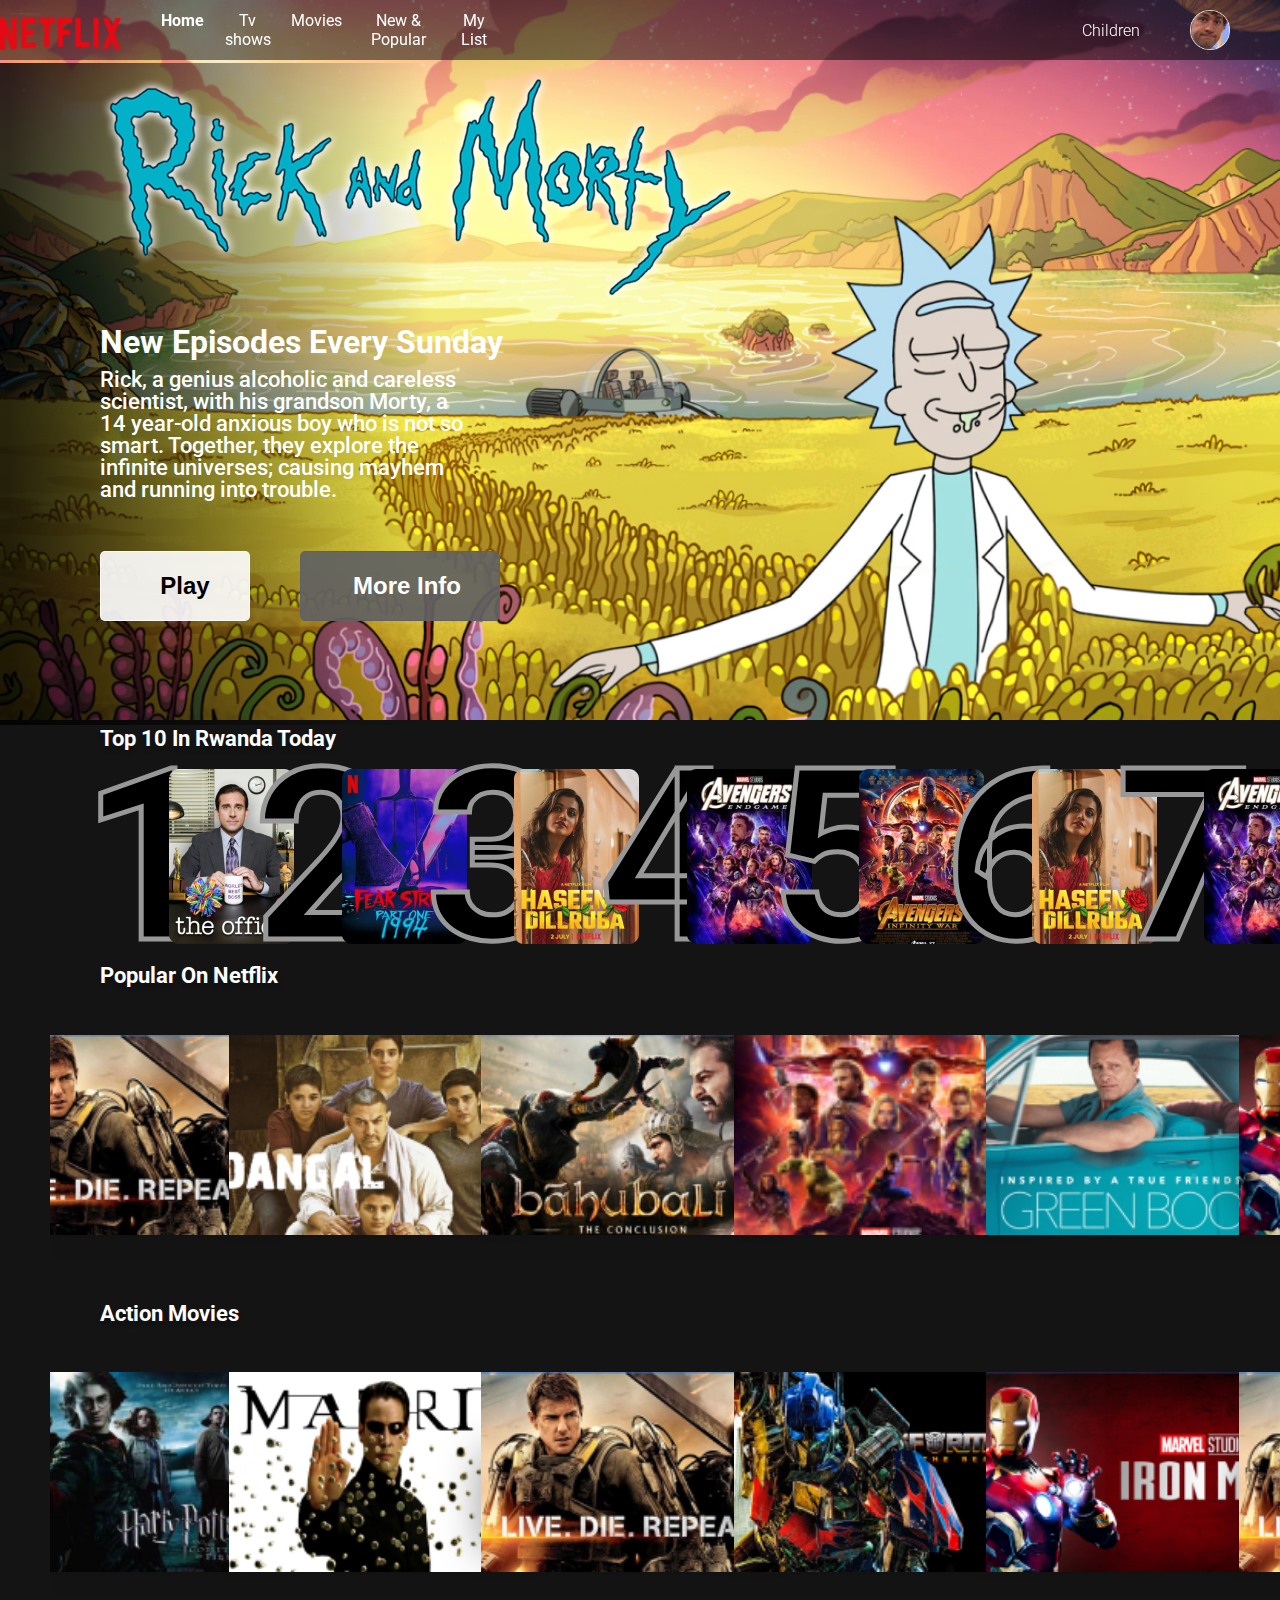
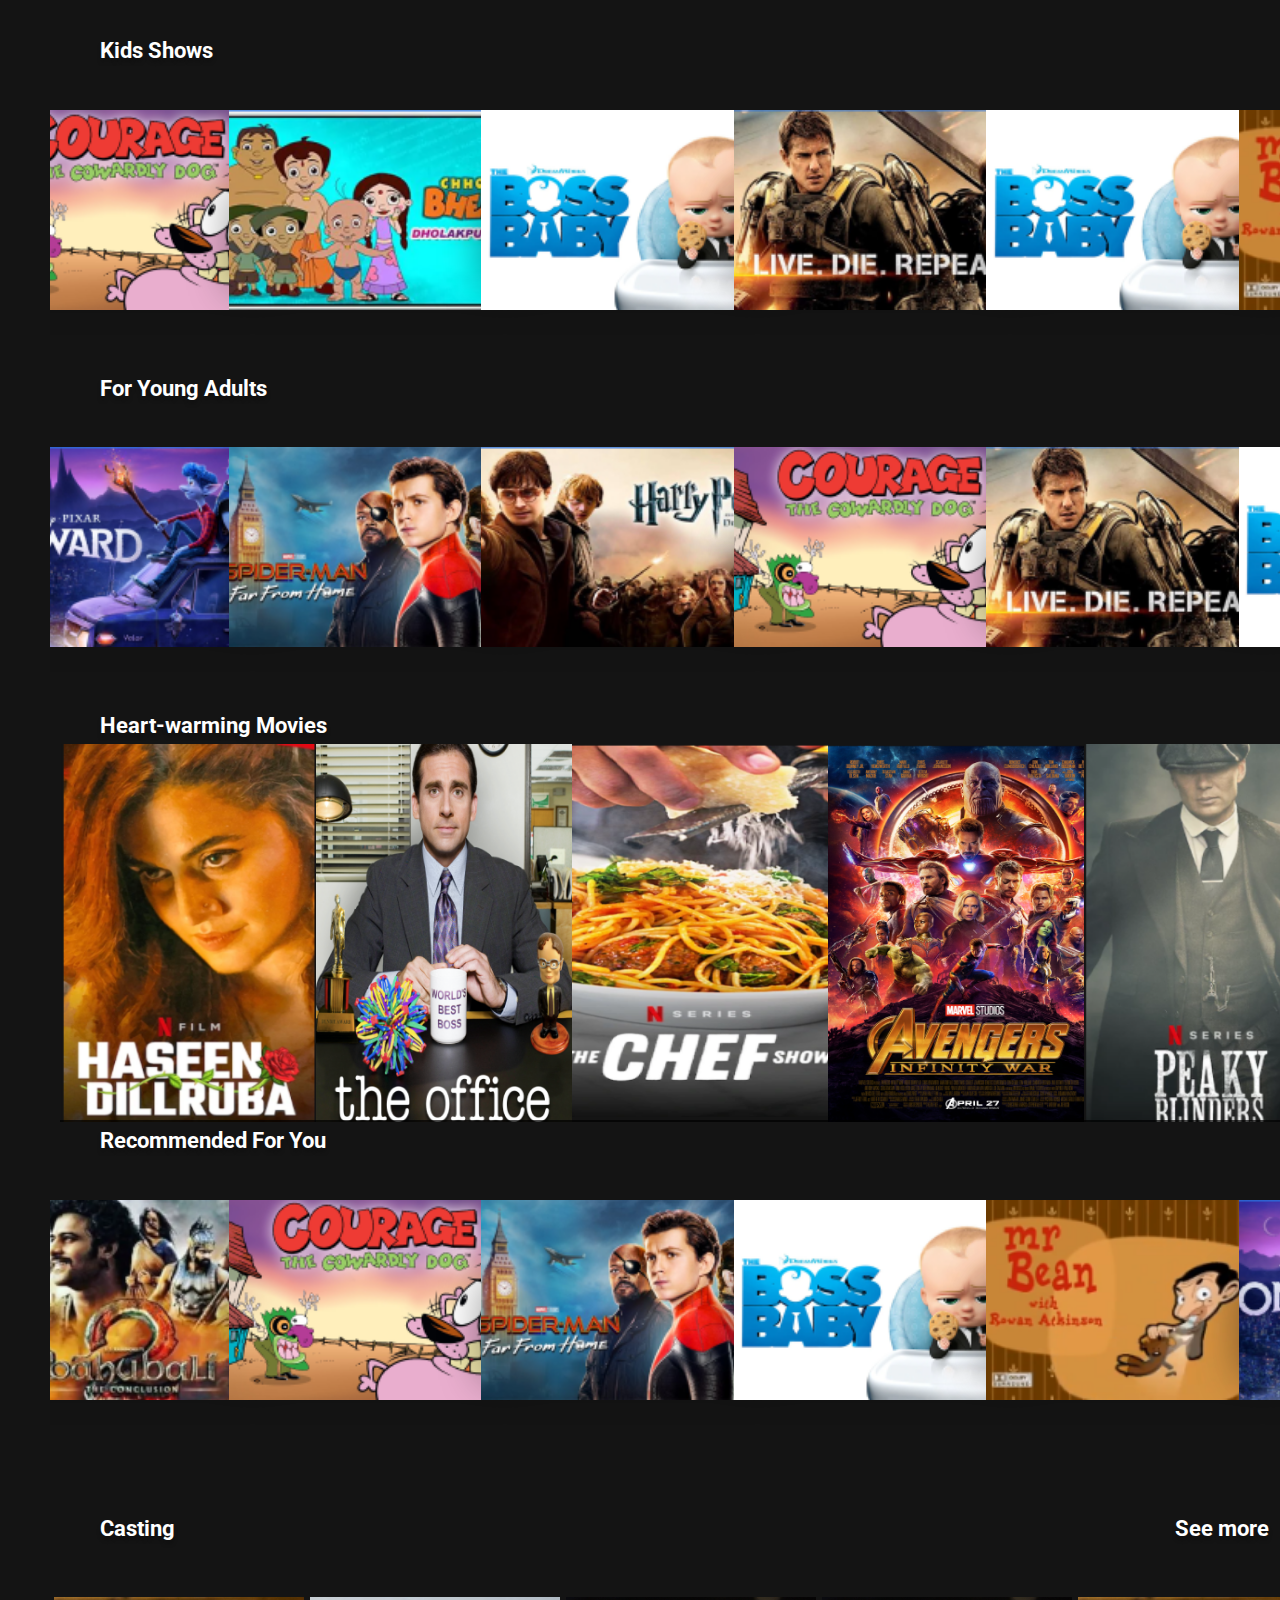
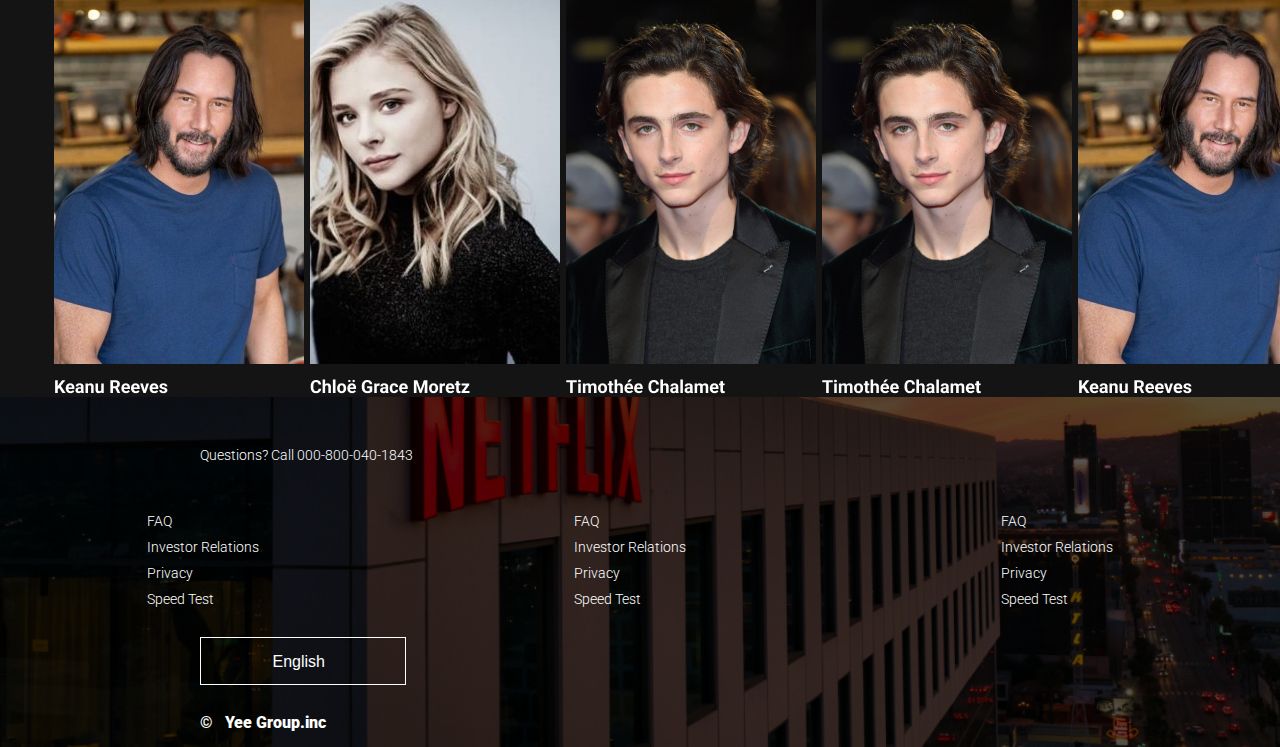
==== commit 1cb3d6d5: "Netflix V1" ====
--- a/html/home.html
+++ b/html/home.html
@@ -200,7 +200,7 @@
                           <div class="content">
           
                             <div class="img1">
-                              <img src="../images/movie.png  " alt="" srcset="">
+                              <img src="../images/Rectangle 42.png  " alt="" srcset="">
   
                           </div>
           
@@ -230,7 +230,7 @@
                         <div class="content">
         
                           <div class="img1">
-                            <img src="../images/movie.png  " alt="" srcset="">
+                            <img src="../images/Rectangle 43.png  " alt="" srcset="">
 
                         </div>
         
@@ -259,7 +259,7 @@
                       <div class="content">
       
                         <div class="img1">
-                          <img src="../images/movie.png  " alt="" srcset="">
+                          <img src="../images/Rectangle 65.png  " alt="" srcset="">
 
                       </div>
       
@@ -288,7 +288,7 @@
                     <div class="content">
     
                       <div class="img1">
-                        <img src="../images/movie.png  " alt="" srcset="">
+                        <img src="../images/Rectangle 66.png " alt="" srcset="">
 
                     </div>
     
@@ -317,7 +317,7 @@
                   <div class="content">
   
                     <div class="img1">
-                      <img src="../images/movie.png  " alt="" srcset="">
+                      <img src="../images/Rectangle 67.png  " alt="" srcset="">
 
                   </div>
   
@@ -462,7 +462,7 @@
             </div>
         </div>
         <div class="slide1 bigger">
-          <h3>Popular On Netflix</h3>
+          <h3>Action Movies</h3>
           <div class="swiper mySwiper">
               <div class="swiper-wrapper">
 
@@ -473,7 +473,7 @@
                       <div class="content">
       
                         <div class="img1">
-                          <img src="../images/movie.png  " alt="" srcset="">
+                          <img src="../images/Rectangle 69.png  " alt="" srcset="">
 
                       </div>
       
@@ -502,7 +502,7 @@
                     <div class="content">
     
                       <div class="img1">
-                        <img src="../images/movie.png  " alt="" srcset="">
+                        <img src="../images/Rectangle 70.png  " alt="" srcset="">
 
                     </div>
     
@@ -561,7 +561,7 @@
                 <div class="content">
 
                   <div class="img1">
-                    <img src="../images/movie.png  " alt="" srcset="">
+                    <img src="../images/Rectangle 71.png  " alt="" srcset="">
 
                 </div>
 
@@ -590,7 +590,7 @@
               <div class="content">
 
                 <div class="img1">
-                  <img src="../images/movie.png  " alt="" srcset="">
+                  <img src="../images/Rectangle 72.png  " alt="" srcset="">
 
               </div>
 
@@ -764,7 +764,7 @@
       </div>
   </div>
   <div class="slide1 bigger">
-    <h3>Popular On Netflix</h3>
+    <h3>Kids Shows</h3>
     <div class="swiper mySwiper">
         <div class="swiper-wrapper">
 
@@ -775,7 +775,7 @@
                 <div class="content">
 
                   <div class="img1">
-                    <img src="../images/movie.png  " alt="" srcset="">
+                    <img src="../images/Rectangle 75.png  " alt="" srcset="">
 
                 </div>
 
@@ -804,7 +804,7 @@
               <div class="content">
 
                 <div class="img1">
-                  <img src="../images/movie.png  " alt="" srcset="">
+                  <img src="../images/Rectangle 76.png  " alt="" srcset="">
 
               </div>
 
@@ -834,7 +834,7 @@
             <div class="content">
 
               <div class="img1">
-                <img src="../images/movie.png  " alt="" srcset="">
+                <img src="../images/Rectangle 77.png  " alt="" srcset="">
 
             </div>
 
@@ -892,7 +892,7 @@
         <div class="content">
 
           <div class="img1">
-            <img src="../images/movie.png  " alt="" srcset="">
+            <img src="../images/Rectangle 77.png  " alt="" srcset="">
 
         </div>
 
@@ -921,7 +921,7 @@
       <div class="content">
 
         <div class="img1">
-          <img src="../images/movie.png  " alt="" srcset="">
+          <img src="../images/Rectangle 78.png " alt="" srcset="">
 
       </div>
 
@@ -1066,7 +1066,7 @@
 </div>
 </div>
 <div class="slide1 bigger">
-  <h3>Popular On Netflix</h3>
+  <h3>For Young Adults</h3>
   <div class="swiper mySwiper">
       <div class="swiper-wrapper">
 
@@ -1077,7 +1077,7 @@
               <div class="content">
 
                 <div class="img1">
-                  <img src="../images/movie.png  " alt="" srcset="">
+                  <img src="../images/Rectangle 82.png " alt="" srcset="">
 
               </div>
 
@@ -1106,7 +1106,7 @@
             <div class="content">
 
               <div class="img1">
-                <img src="../images/movie.png  " alt="" srcset="">
+                <img src="../images/Rectangle 83.png  " alt="" srcset="">
 
             </div>
 
@@ -1136,7 +1136,7 @@
           <div class="content">
 
             <div class="img1">
-              <img src="../images/movie.png  " alt="" srcset="">
+              <img src="../images/Rectangle 74.png  " alt="" srcset="">
 
           </div>
 
@@ -1165,7 +1165,7 @@
         <div class="content">
 
           <div class="img1">
-            <img src="../images/movie.png  " alt="" srcset="">
+            <img src="../images/Rectangle 75.png " alt="" srcset="">
 
         </div>
 
@@ -1223,7 +1223,7 @@
     <div class="content">
 
       <div class="img1">
-        <img src="../images/movie.png  " alt="" srcset="">
+        <img src="../images/Rectangle 77.png " alt="" srcset="">
 
     </div>
 
@@ -1368,7 +1368,7 @@
 </div>
 </div>
 <div class="slide1">
-  <h3>Popular On Netflix</h3>
+  <h3>Heart-warming Movies</h3>
   <div class="swiper mySwiper big-swiper">
       <div class="swiper-wrapper">
         <div class="cards2  swiper-slide big-slide">
@@ -1392,7 +1392,7 @@
           </div>
 
           <div class="img2">
-              <img src="../images/bigmovie.png  " alt="" srcset="">
+              <img src="../images/Rectangle 94.png  " alt="" srcset="">
 
           </div>
 
@@ -1405,7 +1405,7 @@
           </div>
 
           <div class="img2">
-              <img src="../images/bigmovie.png  " alt="" srcset="">
+              <img src="../images/Rectangle 95.png " alt="" srcset="">
 
           </div>
 
@@ -1418,7 +1418,7 @@
           </div>
 
           <div class="img2">
-              <img src="../images/bigmovie.png  " alt="" srcset="">
+              <img src="../images/Rectangle 96.png  " alt="" srcset="">
 
           </div>
 
@@ -1431,7 +1431,7 @@
           </div>
 
           <div class="img2">
-              <img src="../images/bigmovie.png  " alt="" srcset="">
+              <img src="../images/Rectangle 97.png " alt="" srcset="">
 
           </div>
 
@@ -1496,7 +1496,7 @@
 </div>
 </div>
 <div class="slide1 bigger">
-  <h3>Popular On Netflix</h3>
+  <h3>Recommended For You</h3>
   <div class="swiper mySwiper">
       <div class="swiper-wrapper">
 
@@ -1507,7 +1507,7 @@
               <div class="content">
 
                 <div class="img1">
-                  <img src="../images/movie.png  " alt="" srcset="">
+                  <img src="../images/Rectangle 73.png  " alt="" srcset="">
 
               </div>
 
@@ -1536,7 +1536,7 @@
             <div class="content">
 
               <div class="img1">
-                <img src="../images/movie.png  " alt="" srcset="">
+                <img src="../images/Rectangle 75.png  " alt="" srcset="">
 
             </div>
 
@@ -1566,7 +1566,7 @@
           <div class="content">
 
             <div class="img1">
-              <img src="../images/movie.png  " alt="" srcset="">
+              <img src="../images/Rectangle 83.png  " alt="" srcset="">
 
           </div>
 
@@ -1595,7 +1595,7 @@
         <div class="content">
 
           <div class="img1">
-            <img src="../images/movie.png  " alt="" srcset="">
+            <img src="../images/Rectangle 77.png  " alt="" srcset="">
 
         </div>
 
@@ -1624,7 +1624,7 @@
       <div class="content">
 
         <div class="img1">
-          <img src="../images/movie.png  " alt="" srcset="">
+          <img src="../images/Rectangle 78.png " alt="" srcset="">
 
       </div>
 
@@ -1653,7 +1653,7 @@
     <div class="content">
 
       <div class="img1">
-        <img src="../images/movie.png  " alt="" srcset="">
+        <img src="../images/Rectangle 82.png  " alt="" srcset="">
 
     </div>
 
@@ -1798,7 +1798,7 @@
 </div>
 </div>
 <div class="slide1 cast">
-  <h3>Popular On Netflix</h3>
+  <h3>Casting</h3>
   <h3 id="more">See more &nbsp; <i class="fa-solid fa-angle-right"></i></h3>
   <div class="swiper mySwiper cast-swiper">
       <div class="swiper-wrapper">
